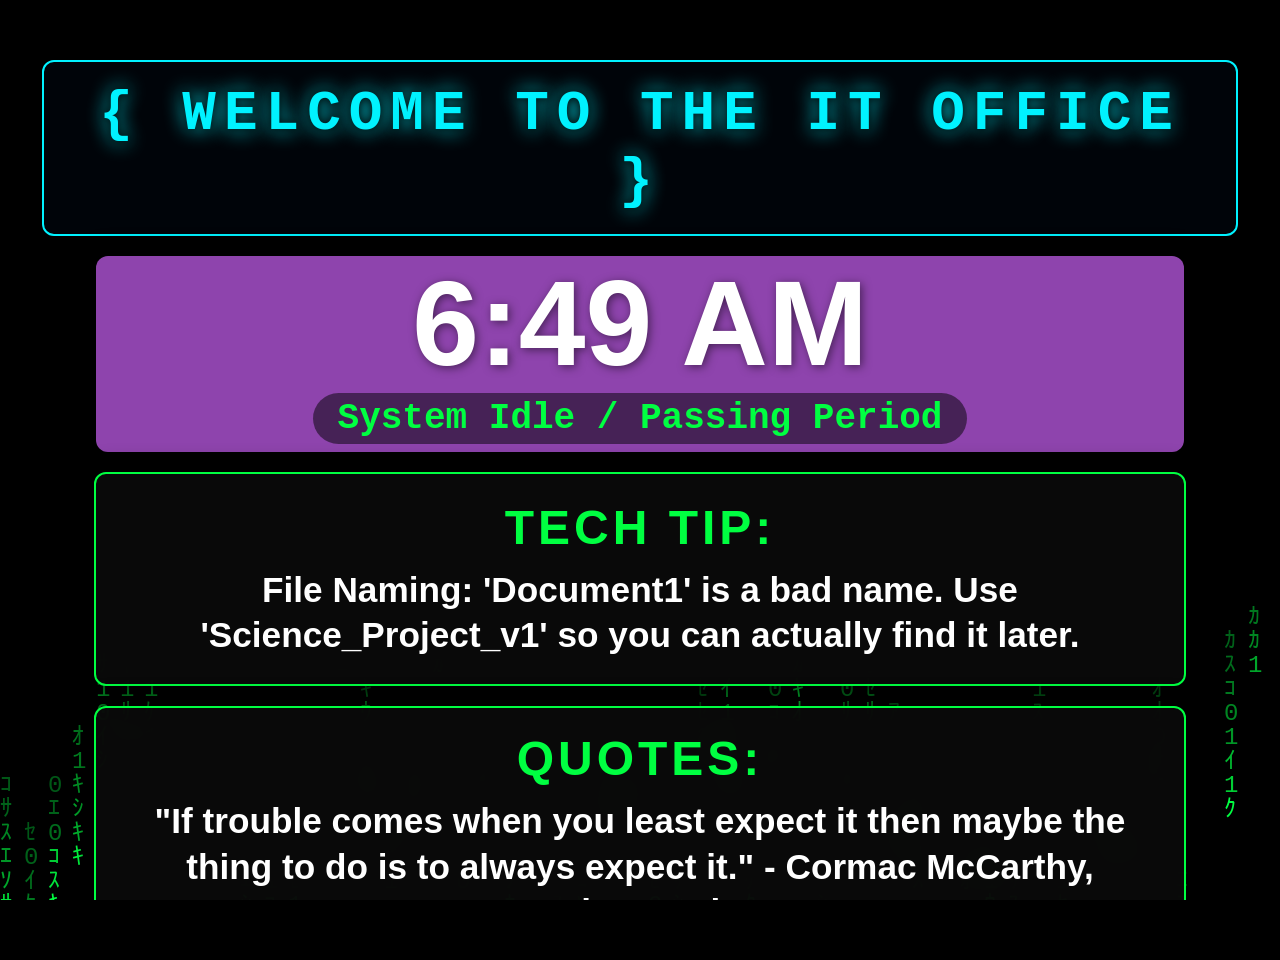
==== 8thGradeDigitalSign.html @ f7b892ef "Updates to sizing of headers" ====
<!DOCTYPE html>
<html lang="en">
<head>
    <meta charset="UTF-8">
    <title>IT Office Digital Signage</title>
    <style>
        :root {
            --bg-color: #000;
            /* Core Theme Variables */
            --matrix-green: #00ff41;
            --header-cyan: #00f2ff;
            --accent-purple: #8e44ad;
            --card-bg: rgba(10, 10, 10, 0.95);
            --text-white: #ffffff;
            /* Handles the smooth crossfade between themes */
            transition: --matrix-green 3s ease, --header-cyan 3s ease, --accent-purple 3s ease;
        }
        /* Fallback transitions for elements */
        .wide-box, .welcome-text, .box-label, #period-info, #clock {
            transition: all 3s ease-in-out;
        }
        body, html {
            margin: 0; padding: 0;
            width: 100vw; height: 100vh;
            overflow: hidden;
            background-color: var(--bg-color);
            font-family: 'Segoe UI', Tahoma, Geneva, Verdana, sans-serif;
            color: var(--text-white);
        }
        #matrix-canvas {
            position: absolute;
            top: 0; left: 0;
            z-index: 0;
        }
        .main-content {
            position: relative;
            display: flex;
            flex-direction: column;
            align-items: center;
            justify-content: flex-start;
            height: 100%;
            z-index: 1;
            gap: 20px;
            padding-top: 60px; 
        }
        .wide-box {
            width: 85%;
            max-width: 1100px;
            background-color: var(--card-bg);
            border: 2px solid var(--matrix-green);
            border-radius: 12px;
            display: flex;
            flex-direction: column;
            justify-content: center;
            align-items: center;
            box-shadow: 0 0 25px rgba(0, 0, 0, 1);
            backdrop-filter: blur(12px);
            text-align: center;
        }
        /* HEADER SECTION */
        .header-box {
            background-color: rgba(0, 5, 10, 0.9);
            border: 2px solid var(--header-cyan);
            min-height: 100px;
            height: auto;
            width: 90%;
            max-width: 1200px;
            padding: 20px;
            animation: pulse-glow 4s infinite ease-in-out;
        }
        .welcome-text {
            font-size: 3.5rem;
            font-weight: 900;
            color: var(--header-cyan);
            text-transform: uppercase;
            letter-spacing: 8px;
            font-family: 'Courier New', Courier, monospace;
            text-shadow: 0 0 10px #000, 0 0 20px var(--header-cyan); 
            margin: 0;
            line-height: 1.2;
        }
        @keyframes pulse-glow {
            0% { border-color: var(--header-cyan); box-shadow: 0 0 5px var(--header-cyan); }
            50% { border-color: #0088ff; box-shadow: 0 0 20px #0088ff; }
            100% { border-color: var(--header-cyan); box-shadow: 0 0 5px var(--header-cyan); }
        }
        /* TIME SECTION */
        .time-box {
            background-color: var(--accent-purple);
            border: none;
            height: 200px;
        }
        #clock {
            font-size: 7.5rem;
            font-weight: 800;
            margin: 0;
            line-height: 1;
            text-shadow: 2px 2px 10px rgba(0,0,0,0.5);
        }
        #period-info {
            font-size: 2.25rem;
            margin-top: 10px;
            font-family: 'Courier New', monospace;
            font-weight: bold;
            background: rgba(0,0,0,0.5);
            padding: 5px 25px;
            border-radius: 30px;
            color: var(--matrix-green);
        }
        /* CONTENT SECTIONS */
        .box-label {
            font-size: 3rem;
            text-transform: uppercase;
            letter-spacing: 4px;
            color: var(--matrix-green);
            margin-bottom: 12px;
            font-weight: 900;
        }
        .content-text {
            font-size: 2.2rem;
            margin: 0;
            padding: 0 50px;
            font-weight: 600;
            line-height: 1.3;
            max-width: 90%;
            transition: opacity 0.6s ease;
        }
        .tech-box, .quote-box {
            height: auto;
            min-height: 160px;
            padding: 25px 0;
        }
        .fade-out { opacity: 0; }
    </style>
</head>
<body>

    <canvas id="matrix-canvas"></canvas>

    <div class="main-content">
        <div class="wide-box header-box">
            <h1 class="welcome-text">{ WELCOME TO THE IT OFFICE }</h1>
        </div>

        <div class="wide-box time-box">
            <div id="clock">00:00 PM</div>
            <div id="period-info">Initializing System...</div>
        </div>

        <div class="wide-box tech-box">
            <div class="box-label">Tech Tip:</div>
            <p id="tech-tip" class="content-text">Scanning for data...</p>
        </div>

        <div class="wide-box quote-box">
            <div class="box-label">Quotes:</div>
            <p id="quote" class="content-text">Loading motivation...</p>
        </div>
    </div>

    <script>
        // --- 1. CONFIGURATION: THEMES & CONTENT ---
        const themes = [
            { name: "Classic Matrix", purple: "#8e44ad", cyan: "#00f2ff", green: "#00ff41" },
            { name: "Deep Sea", purple: "#2980b9", cyan: "#00d4ff", green: "#00a8ff" },
            { name: "Cyber Sunset", purple: "#c0392b", cyan: "#f1c40f", green: "#e67e22" },
            { name: "High Voltage", purple: "#2c3e50", cyan: "#f39c12", green: "#f1c40f" },
            { name: "Emerald Protocol", purple: "#1b5e20", cyan: "#b9f6ca", green: "#00e676" }
        ];
        const tips = [
            // --- PREVENTATIVE CARE (HARDWARE) ---
            "The Pencil Trap: Never leave a pencil on your keyboard. One closure = one cracked screen.",
            "Cable Care: Pull the plug part of the charger, not the cord. Pulling the cord ruins the internal wiring.",
            "Clean Hands: Grease and crumbs are the #1 cause of 'sticky' or failing keys.",
            "No Liquids: Even a closed water bottle is a risk. Keep drinks on the floor, not the desk.",
            "Gentle Closure: You don't need to slam a laptop shut. Close it like a book you care about.",
            "Heat Check: Don't use your laptop on top of a pillow or blanket; it blocks the fans and causes overheating.",
            "Port Safety: If a USB or charger doesn't slide in easily, STOP. Forcing it can lead to further damage.",
            "Screen Protection: Do not grab the screen to move the laptop. Always hold it by the base to avoid putting stress on the hinges/display.",

            // --- GENERAL USAGE & EFFICIENCY ---
            "Desktop Cleanliness: A messy desktop makes your computer work harder to load. Organize your files!",
            "Search Pro: Use quotes in Google (like \"Tulsa History\") to find that exact phrase only.",
            "To Screenshot: Win + Shift + S lets you snip a specific part of the screen, not the whole thing.",
            "Bookmark Bar: Use Ctrl + D to save your most used school sites so you don't have to type them daily.",
            "Mute Shortcut: Most Chromebooks/PCs have a dedicated mute key—learn where it is for emergencies!",

            // --- DIGITAL HYGIENE ---
            "Log Out: Always log out of your computer. Don't let others 'prank' you, which can get you in trouble.",
            "File Naming: 'Document1' is a bad name. Use 'Science_Project_v1' so you can actually find it later.",
            "Sync Check: Make sure your One Drive is syncing before you close your lid, or you might lose work. There should be a blue cloud icon in the taskbar.",
            "Update Now: When you see a system update, do it! It usually contains security fixes to keep you safe. Your computer may also freeze if you ignore updates for too long.",
            "Brightness Balance: Lowering your screen brightness can dramatically increase your battery life during the day.",
            "Cloud Storage: Save everything to your OneDrive, not the 'Downloads' folder. Downloads are not backed up by your OneDrive."
        ];
        const quotes = [
            //Movies Quotes
            "\"Brothers, what we do in life echoes in eternity!\" - Russell Crowe as Maximus in Gladiator",
            "\"May the force be with you!\" - Star Wars",    
            "\"My mama always said, 'Life was like a box of chocolates. You never know what you're gonna get.'\" - Tom Hanks as Forrest Gump",
            "\"Keep your friends close, but your enemies closer.\" - The Godfather Part II",
            "\"A wise man can learn more from his enemies than a fool from his friends.\" - Nassim Nicholas Taleb",
            "\"Do, or do not, there is no try.\" - Yoda, Star Wars", 
            "\"Every man dies, but not every man really lives.\" - William Wallace, Braveheart",
            "\"Don't let anyone ever make you feel like you don't deserve what you want.\" - Heath Ledger in 10 Things I Hate About You",
            "\"Great men are not born great, they grow great.\" - Mario Puzo, The Godfather",
            "\"It's what you do right now that makes a difference.\" - Struecker in Black Hawk Down",
            "\"Just because someone stumbles and loses their path, doesn't mean they're lost forever.\" - Professor X, X-men: Days of Future Past",
            "\"Life is not the amount of breaths you take, it's the moments that take your breath away.\" - Will Smith in Hitch",
            "\"Life moves pretty fast. If you don't stop and look around once in a while, you could miss it.\" - Ferris Bueller's Day Off",
            "\"Nobody is gonna hit as hard as life. But it ain't about how hard you can hit. It's about how hard you can get hit and keep moving forward.\" - Rocky Balboa",
            "\"Our lives are defined by opportunities, even the ones we miss.\" - F. Scott Fitzgerald",
            "\"Sometimes it is the people who no one imagines anything of who do the things that no one can imagine.\" - Alan Turing",
            "\"There should be no boundaries to human endeavor. We are all different. However bad life may seem, there is always something you can do and succeed at.\" - Stephen Hawking",
            "\"To find something, anything, a great truth or a lost pair of glasses, you must first believe that there is some advantage of finding it.\" - Jack Burden in All the King's Men",
            "\"We can't retract the decisions we've made. We can only affect the decisions we're going to make from here.\" - Nick Rice in Law Abiding Citizen",
            "\"Yes, the past can hurt. But you can either run from it, or learn from it.\" - Rafiki in The Lion King",
            "\"When life gets you down, do you wanna know what you've gotta do? Just keep swimming!\" - Dory in Finding Nemo",
            "\"The flower that blooms in adversity is the most rare and beautiful of all.\" - The Emperor in Mulan", 
            "\"Do not be fooled by its appearance. Like so many things, it is not what is outside, but what is inside that counts.\" - Merchant in Aladdin",   
            "\"Having dreams is what makes life tolerable.\" - Pete in Rudy",   
            "\"Real loss is only possible when you love something more than you love yourself.\" - Sean Maguire in Good Will Hunting",
            "\"The more things change, the more they stay the same.\" - Celie in The Color Purple",
             "\"It is not our abilities that show what we truly are… it is our choices.\" - Albus Dumbledore, Harry Potter and the Chamber of Secrets",
            "\"O great computer, the task we have designed you to perform is this. We want you to tell us the answer. -The answer? The answer to what? -Life! -The Universe! -Everything!\" - Douglas Adams, The Hitchhiker's Guide to the Galaxy",
            "\"The world isn't run by weapons anymore, or energy, or money. It’s run by little ones and zeros, little bits of data.\" - Ben Kingsley in Sneakers",
            "\"Won't that be grand? Computers and programs will start thinking, and the people will stop.\" - Jeff Bridges in Tron(1982)",
            "\"If it's in the computer, they believe anything.\" - Gabby Hoffman in Sleepless in Seattle",

            //Books Quotes
            "\"You never know what worse luck your bad luck has saved you from.\" - Cormac McCarthy, No Country for Old Men",
            "\"You think when you wake up in the morning yesterday don't count. But yesterday is all that you have, to decide where to go, what to do.\" - Cormac McCarthy, No Country for Old Men",
            "\"People complain about the bad things that happen to them, but they never stop to think about the good things that happen to them every day.\" - Cormac McCarthy, No Country for Old Men",
            "\"Things happen to you they happen. They dont ask first. They don't require your permission. They just happen. Whether you like it or not, whether you want it or not, whether you are ready for it or not, whether you are prepared for it or not, things just happen.\" - Cormac McCarthy, No Country for Old Men",
            "\"If you don't respect me what must you think of yourself?\" - Cormac McCarthy, No Country for Old Men",
            "\"I I think sometimes people would rather have a bad answer about things, than no answer at all.\" - Cormac McCarthy, No Country for Old Men",
            "\"You always pay too much. Particularly for promises. There aint no such things as a bargain promise.\" - Cormac McCarthy, No Country for Old Men",
            "\"You can be patriotic and still believe that some things cost more than they are worth.\" - Cormac McCarthy, No Country for Old Men",
            "\"There's two kinds of people that don't ask questions. One is too dumb to and the other don't need to.\" - Cormac McCarthy, No Country for Old Men",
            "\"Sometimes you have a little problem and you dont fix it and then all of a sudden it aint a little problem anymore.\" - Cormac McCarthy, No Country for Old Men",
            "\"You forget what you want to remember, and you remember what you want to forget.\" - Cormac McCarthy, The Road",
            "\"Keep a little fire burning; however small, however hidden.\" - Cormac McCarthy, The Road",
            "\"If trouble comes when you least expect it then maybe the thing to do is to always expect it.\" - Cormac McCarthy, The Road",
            "\"If you break little promises, you'll break big ones.\" - Cormac McCarthy, The Road",
            "\"There is no later. This is later.\" - Cormac McCarthy, The Road",
            "\"Just remember that the things you put into your head are there forever, he said. You might want to think about that.\" - Cormac McCarthy, The Road,",
            "\"This is what the good guys do. They keep trying. They don't give up.\" - Cormac McCarthy, The Road",
            "\"Human beings have a remarkable ability to accept the abnormal and make it normal.\" - Andy Weir, Project Hail Mary",
            "\"I penetrated the outer cell membrane with a nanosyringe.\"\"You poked it with a stick?\" \"No!\" I said. \"Well. Yes. But it was a scientific poke with a very scientific stick.\" - Andy Weir, Project Hail Mary",
            "\"Work fast.\" \"Yeah.\" I point at the screen. \"First I have to wait for my computer to wake up.\" \"Hurry.\" \"Okay, I'll wait faster.\" \"Sarcasm.\" - Andy Weir, Project Hail Mary",
            "\"When stupid ideas work, they become genius ideas.\" - Andy Weir, Project Hail Mary",
            "\"I’m smart enough now to know I’m stupid. That’s progress.\" - Andy Weir, Project Hail Mary",
            "\"Got to love computers. They do all the thinking for you so you don’t have to.\" - Andy Weir, Project Hail Mary",
            "\"Maybe it’s just the childish optimist in me, but humanity can be pretty impressive when we put our minds to it.\" - Andy Weir, Project Hail Mary",
            "\"People nowadays…they have no idea how good they have it. The past was unrelenting misery for most people. And the further back in time you go, the worse it was.\" - Andy Weir, Project Hail Mary",
            "\"Because what’s the point of even having a world if you’re not going to pass it on to the next generation?\" - Andy Weir, Project Hail Mary",
            "\"Never let the future disturb you. You will meet it, if you have to, with the same weapons of reason which today arm you against the present.\" - Marcus Aurelius, Meditations",
            "\"It is the power of the mind to be unconquerable.\" - Seneca, The Stoic Philosophy of Seneca: Essays and Letters",
            "\"Until we have begun to go without them, we fail to realize how unnecessary many things are. We've been using them not because we needed them but because we had them.\" - Lucius Annaeus Seneca, Letters from a Stoic",
            "\"The things you think about determine the quality of your mind.\" - Marcus Aurelius, Meditations",
            "\"It is not the man who has too little that is poor, but the one who hankers after more.\" - Lucius Annaeus Seneca, Letters from a Stoic",
            "\"If what you have seems insufficient to you, then though you possess the world, you will yet be miserable.\" - Seneca, Letters from a Stoic",
            "\"And why should we feel anger at the world? As if the world would notice.\" - Marcus Aurelius, Meditations",
            "\"Life isn't about waiting for the storm to pass, it's about learning to dance in the rain.\" - Seneca",
        ];
        const schedule = [
            { name: "1st hour", start: [7,32], end: [8,31] },
            { name: "2nd hour", start: [8,35], end: [9,33] },
            { name: "3rd hour", start: [9,37], end: [10,35] },
            { name: "4th hour", start: [10,39], end: [12,15] },
            { name: "5th hour", start: [12,19], end: [13,17] },
            { name: "6th hour", start: [13,21], end: [14,19] }
        ];

        // --- 2. LOGIC ENGINE ---
        let currentThemeIndex = 0;

        function cycleTheme() {
            currentThemeIndex = (currentThemeIndex + 1) % themes.length;
            const theme = themes[currentThemeIndex];
            document.documentElement.style.setProperty('--accent-purple', theme.purple);
            document.documentElement.style.setProperty('--header-cyan', theme.cyan);
            document.documentElement.style.setProperty('--matrix-green', theme.green);
        }

        window.onload = function() {
            const canvas = document.getElementById('matrix-canvas');
            const ctx = canvas.getContext('2d');

            function resize() {
                canvas.width = window.innerWidth;
                canvas.height = window.innerHeight;
            }
            resize();
            window.onresize = resize;

            const chars = "01010101ｱｲｳｴｵｶｷｸｹｺｻｼｽｾｿ";
            // --- TV OPTIMIZED MATRIX ENGINE ---
        const fontSize = 24; // Larger font = fewer columns to calculate
        const columns = Math.floor(canvas.width / fontSize);
        const drops = Array(columns).fill(1);

        function drawMatrix() {
            // Lower opacity trailing effect saves GPU memory
            ctx.fillStyle = "rgba(0, 0, 0, 0.1)"; 
            ctx.fillRect(0, 0, canvas.width, canvas.height);
            
            ctx.fillStyle = getComputedStyle(document.documentElement).getPropertyValue('--matrix-green');
            ctx.font = fontSize + "px monospace";
            
            for (let i = 0; i < drops.length; i++) {
                // Skip 50% of columns randomly to reduce CPU load
                if (Math.random() > 0.5) {
                    const text = chars.charAt(Math.floor(Math.random() * chars.length));
                    ctx.fillText(text, i * fontSize, drops[i] * fontSize);
                    
                    if (drops[i] * fontSize > canvas.height && Math.random() > 0.975) {
                        drops[i] = 0;
                    }
                    drops[i]++;
                }
            }
        }

        // Smoother animation loop for weak TV processors
        function animate() {
            setTimeout(() => {
                requestAnimationFrame(animate);
                drawMatrix();
            }, 60); // 60ms delay = ~16fps (Much easier for a TV to handle than 30+fps)
        }
        
        animate(); // Call the new animation loop instead of setInterval

            function updateClock() {
                const now = new Date();
                let h = now.getHours();
                const m = now.getMinutes();
                const ampm = h >= 12 ? 'PM' : 'AM';
                document.getElementById('clock').textContent = `${h % 12 || 12}:${String(m).padStart(2,'0')} ${ampm}`;

                const totalSecs = (h * 3600) + (m * 60) + now.getSeconds();
                let status = "System Idle / Passing Period";
                
                for (let p of schedule) {
                    const sTime = (p.start[0] * 3600) + (p.start[1] * 60);
                    const eTime = (p.end[0] * 3600) + (p.end[1] * 60) + 59;
                    if (totalSecs >= sTime && totalSecs <= eTime) {
                        const diff = eTime - totalSecs;
                        status = `${p.name} | ${Math.floor(diff/60)}m ${diff%60}s left`;
                        break;
                    }
                }
                document.getElementById('period-info').textContent = status;
            }

            function cycleContent(elementId, list) {
                const el = document.getElementById(elementId);
                el.classList.add('fade-out');
                setTimeout(() => {
                    el.textContent = list[Math.floor(Math.random() * list.length)];
                    el.classList.remove('fade-out');
                }, 600);
            }

            // --- 3. SET INTERVALS ---
            setInterval(drawMatrix, 35);
            setInterval(updateClock, 1000);
            setInterval(cycleTheme, 120000); // 2 Minute Theme Cycle
            setInterval(() => cycleContent('tech-tip', tips), 600000); // 10 Min Tip Cycle
            setInterval(() => cycleContent('quote', quotes), 600000); // 10 Min Quote Cycle

            // Initial Load
            updateClock();
            cycleContent('tech-tip', tips);
            cycleContent('quote', quotes);
        };
    </script>
</body>
</html>
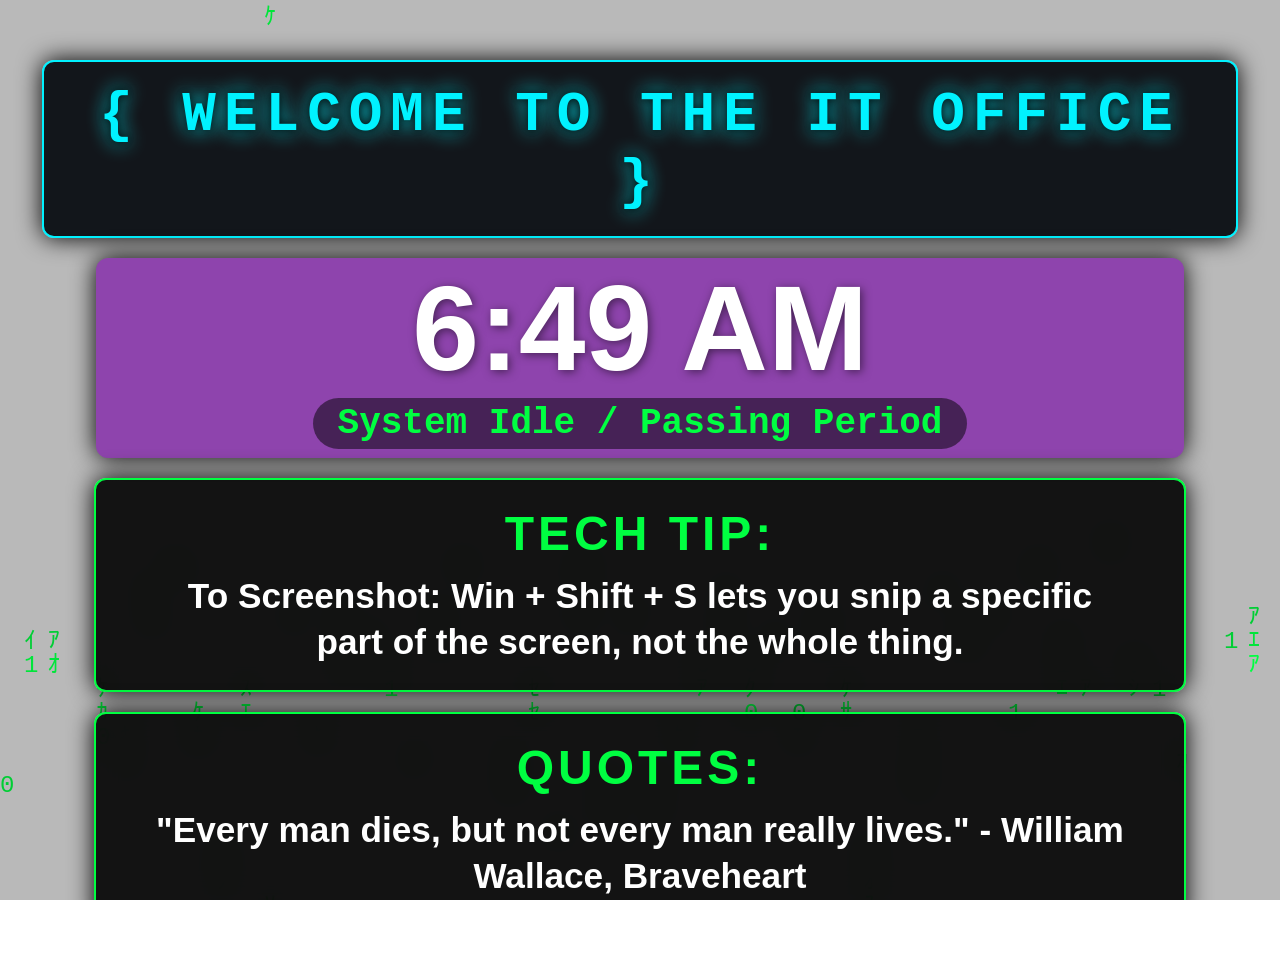
==== commit bd4b0ea6: "updates to themes" ====
--- a/8thGradeDigitalSign.html
+++ b/8thGradeDigitalSign.html
@@ -5,17 +5,16 @@
     <title>IT Office Digital Signage</title>
     <style>
         :root {
+            /default theme
             --bg-color: #000;
-            /* Core Theme Variables */
             --matrix-green: #00ff41;
             --header-cyan: #00f2ff;
             --accent-purple: #8e44ad;
             --card-bg: rgba(10, 10, 10, 0.95);
             --text-white: #ffffff;
-            /* Handles the smooth crossfade between themes */
+            /*transition for theme changes*/
             transition: --matrix-green 3s ease, --header-cyan 3s ease, --accent-purple 3s ease;
         }
-        /* Fallback transitions for elements */
         .wide-box, .welcome-text, .box-label, #period-info, #clock {
             transition: all 3s ease-in-out;
         }
@@ -57,7 +56,6 @@
             backdrop-filter: blur(12px);
             text-align: center;
         }
-        /* HEADER SECTION */
         .header-box {
             background-color: rgba(0, 5, 10, 0.9);
             border: 2px solid var(--header-cyan);
@@ -84,7 +82,6 @@
             50% { border-color: #0088ff; box-shadow: 0 0 20px #0088ff; }
             100% { border-color: var(--header-cyan); box-shadow: 0 0 5px var(--header-cyan); }
         }
-        /* TIME SECTION */
         .time-box {
             background-color: var(--accent-purple);
             border: none;
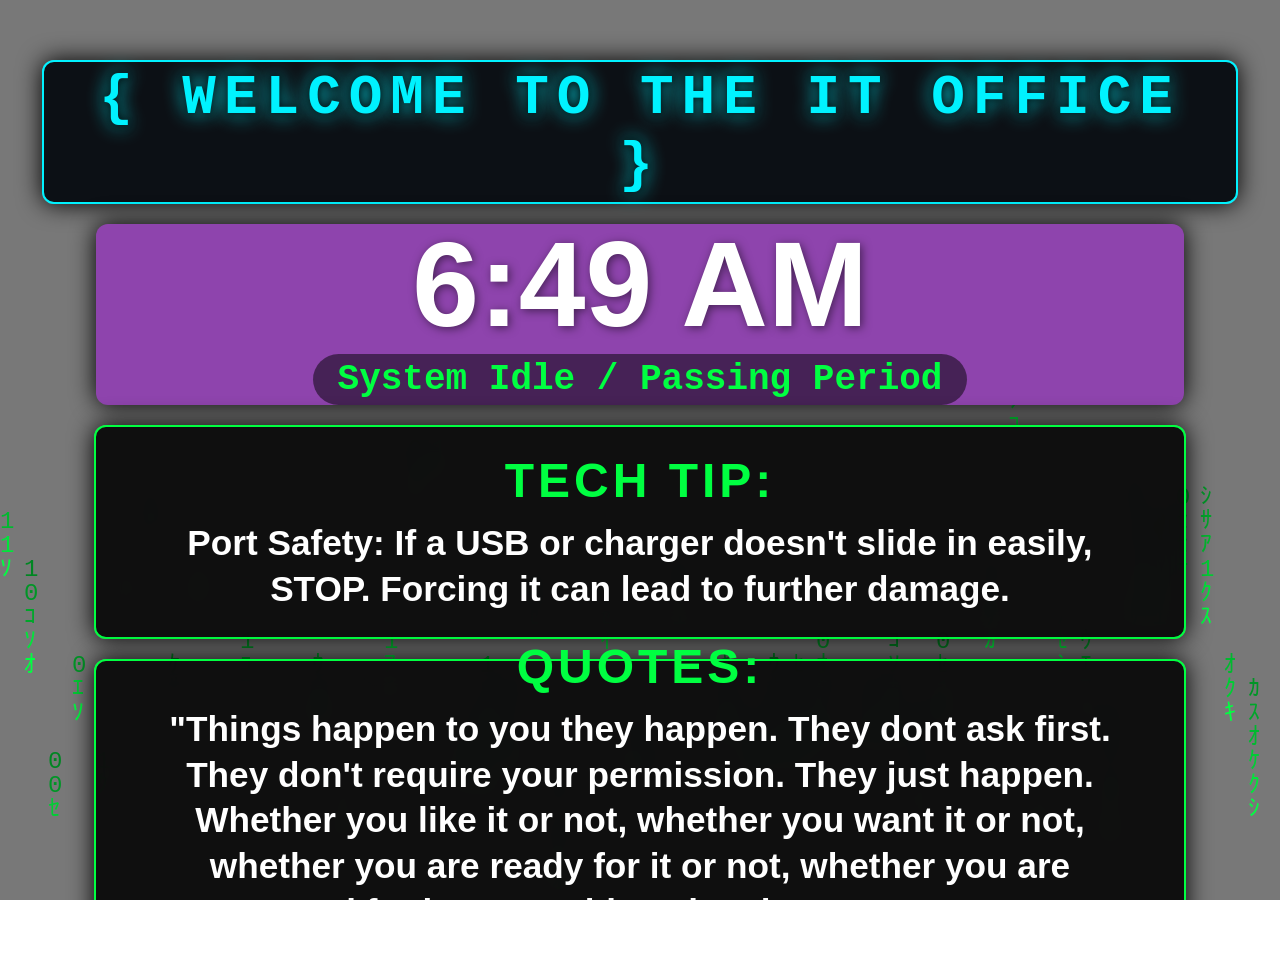
==== commit 1479fbd7: "changed cycle time to 1 min per" ====
--- a/8thGradeDigitalSign.html
+++ b/8thGradeDigitalSign.html
@@ -364,8 +364,8 @@
             setInterval(drawMatrix, 35);
             setInterval(updateClock, 1000);
             setInterval(cycleTheme, 120000); // 2 Minute Theme Cycle
-            setInterval(() => cycleContent('tech-tip', tips), 600000); // 10 Min Tip Cycle
-            setInterval(() => cycleContent('quote', quotes), 600000); // 10 Min Quote Cycle
+            setInterval(() => cycleContent('tech-tip', tips), 60000); // 1 Min Tip Cycle
+            setInterval(() => cycleContent('quote', quotes), 60000); // 1 Min Quote Cycle
 
             // Initial Load
             updateClock();
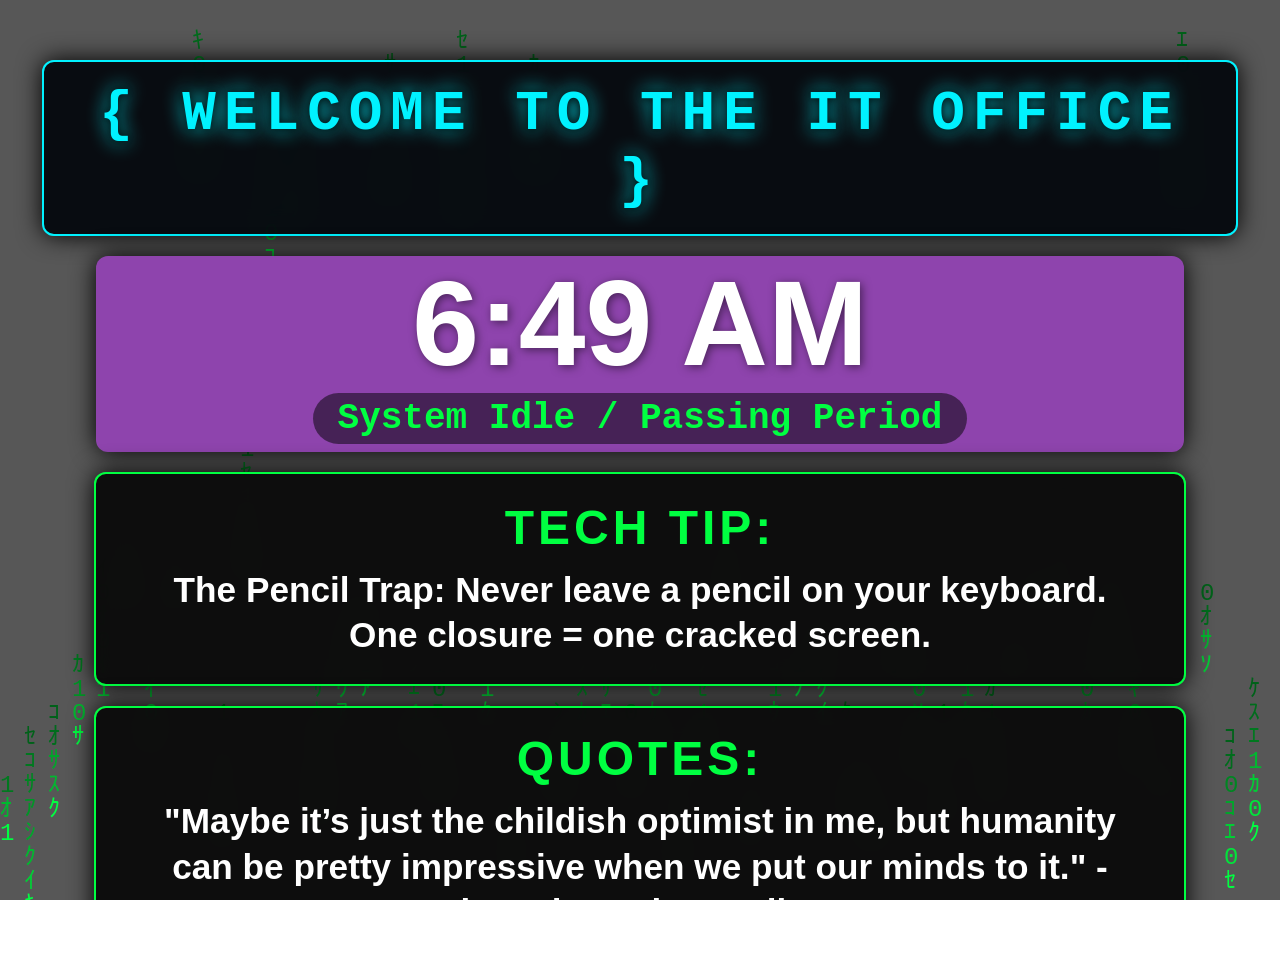
==== commit 2f3cd0fb: "adjust frame drawing" ====
--- a/8thGradeDigitalSign.html
+++ b/8thGradeDigitalSign.html
@@ -318,27 +318,21 @@
                 }
             }
         }
-
-        // Smoother animation loop for weak TV processors
         function animate() {
             setTimeout(() => {
                 requestAnimationFrame(animate);
                 drawMatrix();
-            }, 60); // 60ms delay = ~16fps (Much easier for a TV to handle than 30+fps)
-        }
-        
+            }, 100); // delay for tv to handle it better
+        }
         animate(); // Call the new animation loop instead of setInterval
-
             function updateClock() {
                 const now = new Date();
                 let h = now.getHours();
                 const m = now.getMinutes();
                 const ampm = h >= 12 ? 'PM' : 'AM';
                 document.getElementById('clock').textContent = `${h % 12 || 12}:${String(m).padStart(2,'0')} ${ampm}`;
-
                 const totalSecs = (h * 3600) + (m * 60) + now.getSeconds();
                 let status = "System Idle / Passing Period";
-                
                 for (let p of schedule) {
                     const sTime = (p.start[0] * 3600) + (p.start[1] * 60);
                     const eTime = (p.end[0] * 3600) + (p.end[1] * 60) + 59;
@@ -350,7 +344,6 @@
                 }
                 document.getElementById('period-info').textContent = status;
             }
-
             function cycleContent(elementId, list) {
                 const el = document.getElementById(elementId);
                 el.classList.add('fade-out');
@@ -359,15 +352,12 @@
                     el.classList.remove('fade-out');
                 }, 600);
             }
-
             // --- 3. SET INTERVALS ---
             setInterval(drawMatrix, 35);
             setInterval(updateClock, 1000);
-            setInterval(cycleTheme, 120000); // 2 Minute Theme Cycle
+            setInterval(cycleTheme, 120000); // 2 Minute between color change
             setInterval(() => cycleContent('tech-tip', tips), 60000); // 1 Min Tip Cycle
             setInterval(() => cycleContent('quote', quotes), 60000); // 1 Min Quote Cycle
-
-            // Initial Load
             updateClock();
             cycleContent('tech-tip', tips);
             cycleContent('quote', quotes);
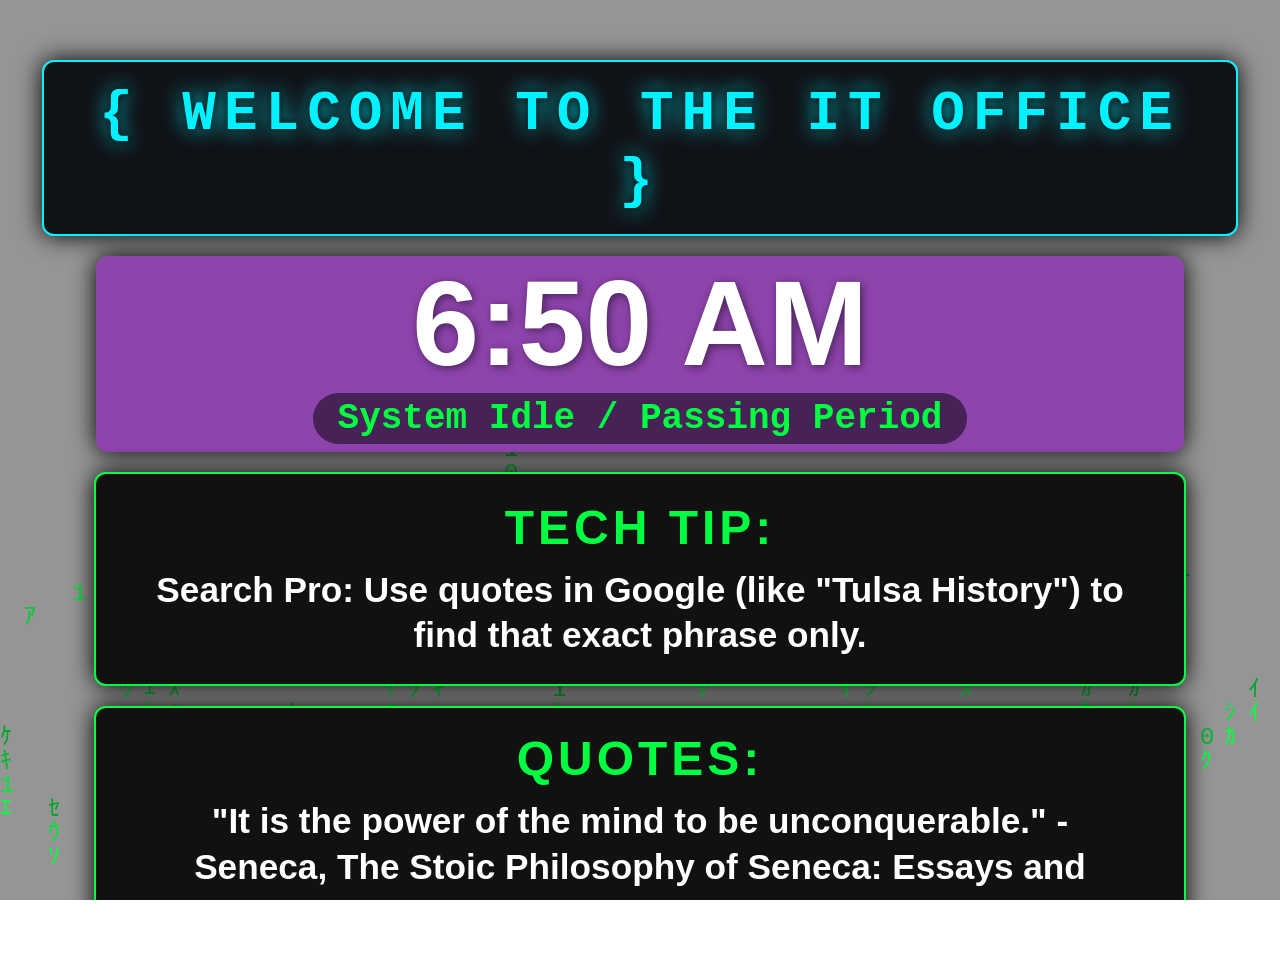
==== commit b90175c0: "cleanerd up clde" ====
--- a/8thGradeDigitalSign.html
+++ b/8thGradeDigitalSign.html
@@ -292,21 +292,17 @@
             window.onresize = resize;
 
             const chars = "01010101ｱｲｳｴｵｶｷｸｹｺｻｼｽｾｿ";
-            // --- TV OPTIMIZED MATRIX ENGINE ---
-        const fontSize = 24; // Larger font = fewer columns to calculate
+        const fontSize = 24; //forntzize of the matrix characters
         const columns = Math.floor(canvas.width / fontSize);
         const drops = Array(columns).fill(1);
 
         function drawMatrix() {
-            // Lower opacity trailing effect saves GPU memory
+            // Lower opacity trailing effect 
             ctx.fillStyle = "rgba(0, 0, 0, 0.1)"; 
-            ctx.fillRect(0, 0, canvas.width, canvas.height);
-            
+            ctx.fillRect(0, 0, canvas.width, canvas.height);   
             ctx.fillStyle = getComputedStyle(document.documentElement).getPropertyValue('--matrix-green');
             ctx.font = fontSize + "px monospace";
-            
             for (let i = 0; i < drops.length; i++) {
-                // Skip 50% of columns randomly to reduce CPU load
                 if (Math.random() > 0.5) {
                     const text = chars.charAt(Math.floor(Math.random() * chars.length));
                     ctx.fillText(text, i * fontSize, drops[i] * fontSize);
@@ -324,7 +320,7 @@
                 drawMatrix();
             }, 100); // delay for tv to handle it better
         }
-        animate(); // Call the new animation loop instead of setInterval
+        animate(); 
             function updateClock() {
                 const now = new Date();
                 let h = now.getHours();
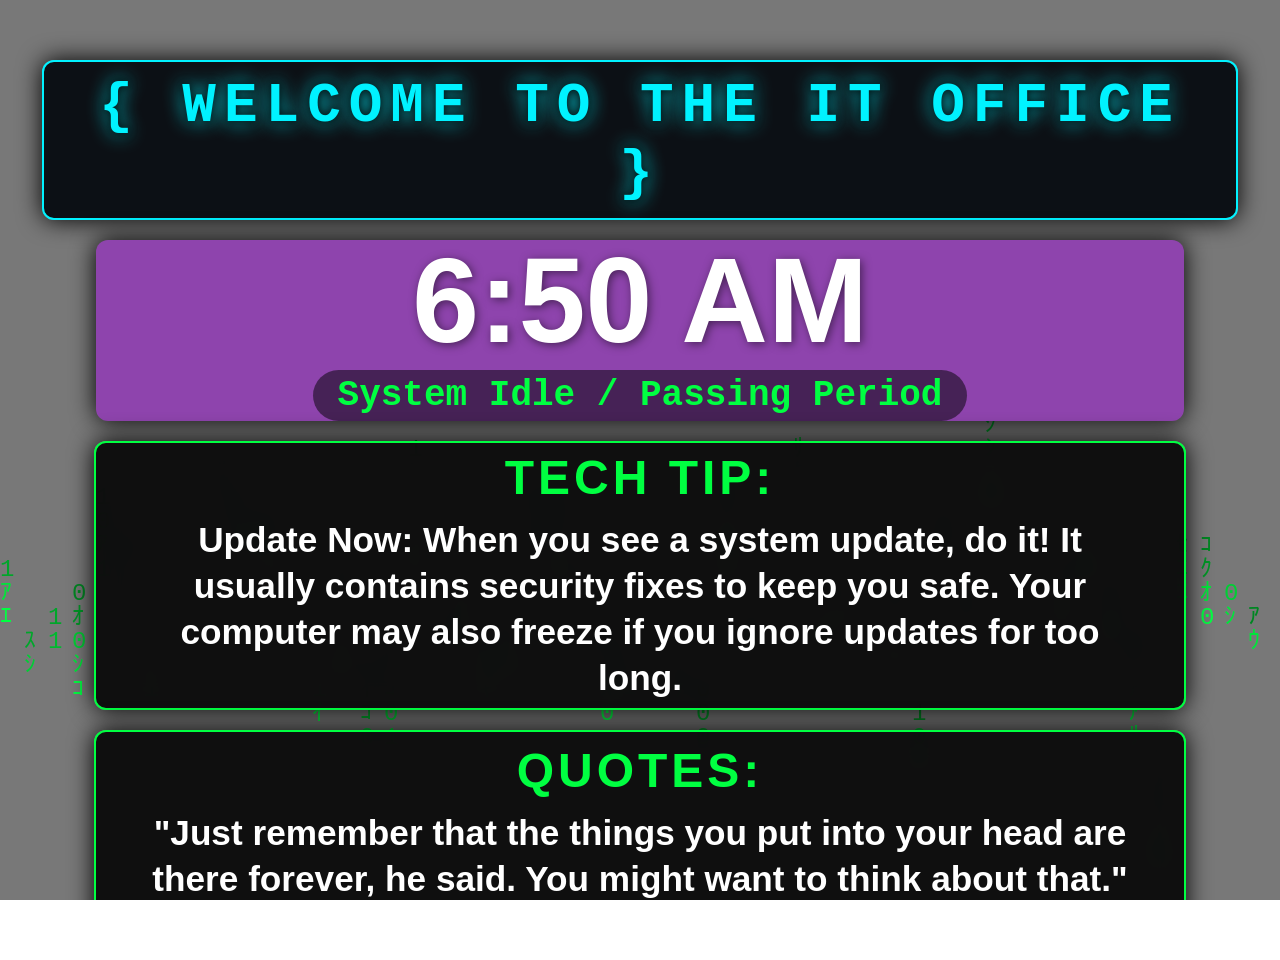
==== commit d240bbe2: "added more themes" ====
--- a/8thGradeDigitalSign.html
+++ b/8thGradeDigitalSign.html
@@ -156,16 +156,23 @@
     </div>
 
     <script>
-        // --- 1. CONFIGURATION: THEMES & CONTENT ---
         const themes = [
             { name: "Classic Matrix", purple: "#8e44ad", cyan: "#00f2ff", green: "#00ff41" },
             { name: "Deep Sea", purple: "#2980b9", cyan: "#00d4ff", green: "#00a8ff" },
             { name: "Cyber Sunset", purple: "#c0392b", cyan: "#f1c40f", green: "#e67e22" },
             { name: "High Voltage", purple: "#2c3e50", cyan: "#f39c12", green: "#f1c40f" },
-            { name: "Emerald Protocol", purple: "#1b5e20", cyan: "#b9f6ca", green: "#00e676" }
+            { name: "Emerald Protocol", purple: "#1b5e20", cyan: "#b9f6ca", green: "#00e676" },
+            { name: "Classic Matrix", purple: "#8e44ad", cyan: "#00f2ff", green: "#00ff41" },
+            { name: "Cyberpunk", purple: "#ff00ff", cyan: "#ffee00", green: "#00ffcc" },
+            { name: "Wasteland", purple: "#ff8000", cyan: "#ffb000", green: "#ffcc00" },
+            { name: "System Alert", purple: "#7f0000", cyan: "#ff0000", green: "#ff4d4d" },
+            { name: "Biohazard", purple: "#1a3a08", cyan: "#ccff00", green: "#39ff14" },
+            { name: "Cloud Core", purple: "#001f3f", cyan: "#7fdbff", green: "#01ff70" },
+            { name: "Retro Wave", purple: "#4a00e0", cyan: "#ff0099", green: "#00d2ff" },
+            { name: "Magma Link", purple: "#4b0000", cyan: "#ff4500", green: "#ff8c00" }
         ];
         const tips = [
-            // --- PREVENTATIVE CARE (HARDWARE) ---
+            // Preventative Care
             "The Pencil Trap: Never leave a pencil on your keyboard. One closure = one cracked screen.",
             "Cable Care: Pull the plug part of the charger, not the cord. Pulling the cord ruins the internal wiring.",
             "Clean Hands: Grease and crumbs are the #1 cause of 'sticky' or failing keys.",
@@ -175,14 +182,14 @@
             "Port Safety: If a USB or charger doesn't slide in easily, STOP. Forcing it can lead to further damage.",
             "Screen Protection: Do not grab the screen to move the laptop. Always hold it by the base to avoid putting stress on the hinges/display.",
 
-            // --- GENERAL USAGE & EFFICIENCY ---
+            // Usage tips
             "Desktop Cleanliness: A messy desktop makes your computer work harder to load. Organize your files!",
             "Search Pro: Use quotes in Google (like \"Tulsa History\") to find that exact phrase only.",
             "To Screenshot: Win + Shift + S lets you snip a specific part of the screen, not the whole thing.",
             "Bookmark Bar: Use Ctrl + D to save your most used school sites so you don't have to type them daily.",
             "Mute Shortcut: Most Chromebooks/PCs have a dedicated mute key—learn where it is for emergencies!",
 
-            // --- DIGITAL HYGIENE ---
+            // General Cleanup 
             "Log Out: Always log out of your computer. Don't let others 'prank' you, which can get you in trouble.",
             "File Naming: 'Document1' is a bad name. Use 'Science_Project_v1' so you can actually find it later.",
             "Sync Check: Make sure your One Drive is syncing before you close your lid, or you might lose work. There should be a blue cloud icon in the taskbar.",
@@ -268,10 +275,7 @@
             { name: "5th hour", start: [12,19], end: [13,17] },
             { name: "6th hour", start: [13,21], end: [14,19] }
         ];
-
-        // --- 2. LOGIC ENGINE ---
         let currentThemeIndex = 0;
-
         function cycleTheme() {
             currentThemeIndex = (currentThemeIndex + 1) % themes.length;
             const theme = themes[currentThemeIndex];
@@ -279,18 +283,15 @@
             document.documentElement.style.setProperty('--header-cyan', theme.cyan);
             document.documentElement.style.setProperty('--matrix-green', theme.green);
         }
-
         window.onload = function() {
             const canvas = document.getElementById('matrix-canvas');
             const ctx = canvas.getContext('2d');
-
             function resize() {
                 canvas.width = window.innerWidth;
                 canvas.height = window.innerHeight;
             }
             resize();
             window.onresize = resize;
-
             const chars = "01010101ｱｲｳｴｵｶｷｸｹｺｻｼｽｾｿ";
         const fontSize = 24; //forntzize of the matrix characters
         const columns = Math.floor(canvas.width / fontSize);
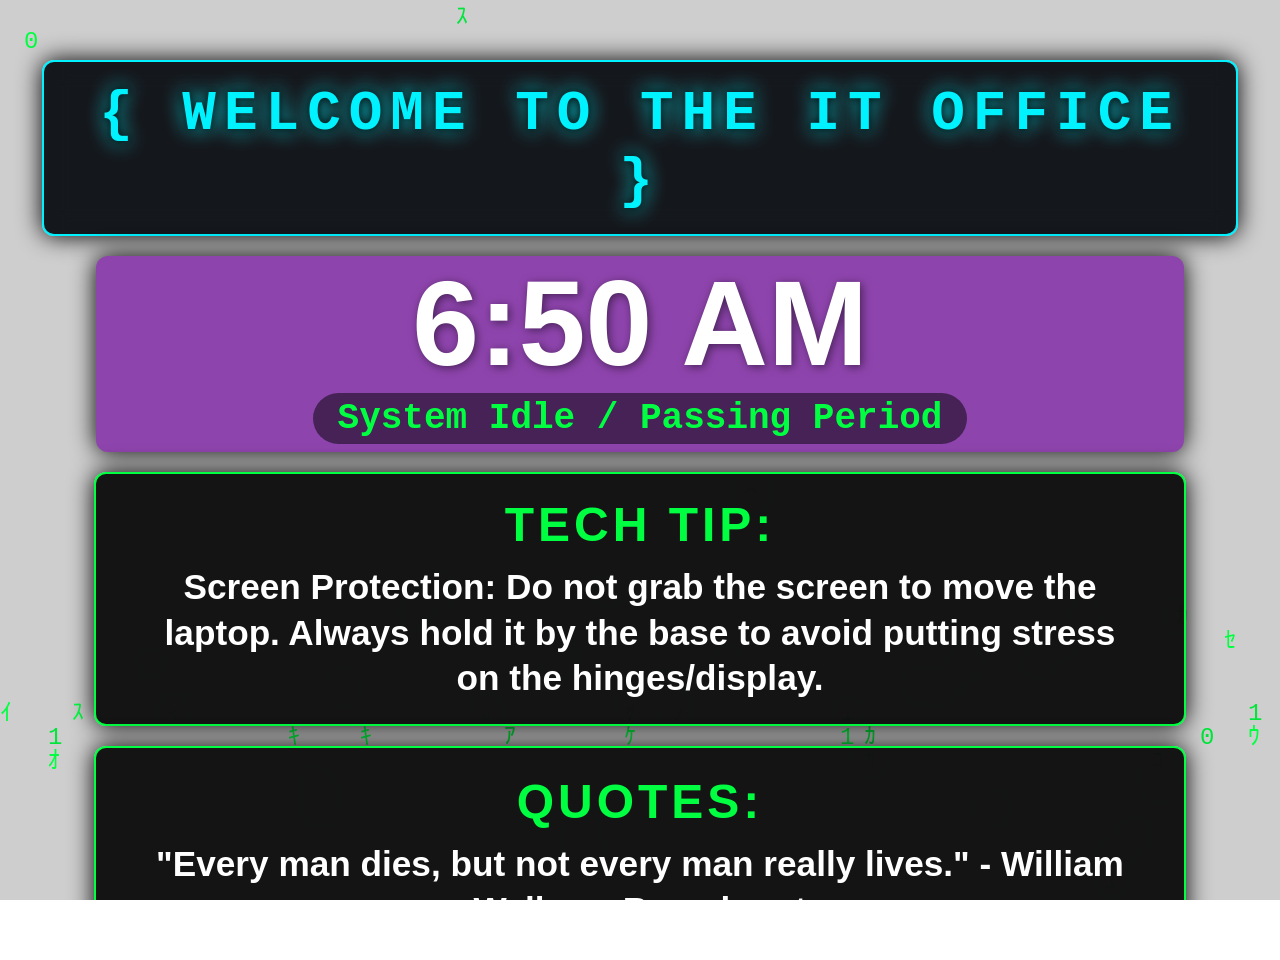
==== commit c9d978ae: "clean up spaces" ====
--- a/8thGradeDigitalSign.html
+++ b/8thGradeDigitalSign.html
@@ -131,30 +131,24 @@
     </style>
 </head>
 <body>
-
     <canvas id="matrix-canvas"></canvas>
-
     <div class="main-content">
         <div class="wide-box header-box">
             <h1 class="welcome-text">{ WELCOME TO THE IT OFFICE }</h1>
         </div>
-
         <div class="wide-box time-box">
             <div id="clock">00:00 PM</div>
             <div id="period-info">Initializing System...</div>
         </div>
-
         <div class="wide-box tech-box">
             <div class="box-label">Tech Tip:</div>
             <p id="tech-tip" class="content-text">Scanning for data...</p>
         </div>
-
         <div class="wide-box quote-box">
             <div class="box-label">Quotes:</div>
             <p id="quote" class="content-text">Loading motivation...</p>
         </div>
     </div>
-
     <script>
         const themes = [
             { name: "Classic Matrix", purple: "#8e44ad", cyan: "#00f2ff", green: "#00ff41" },
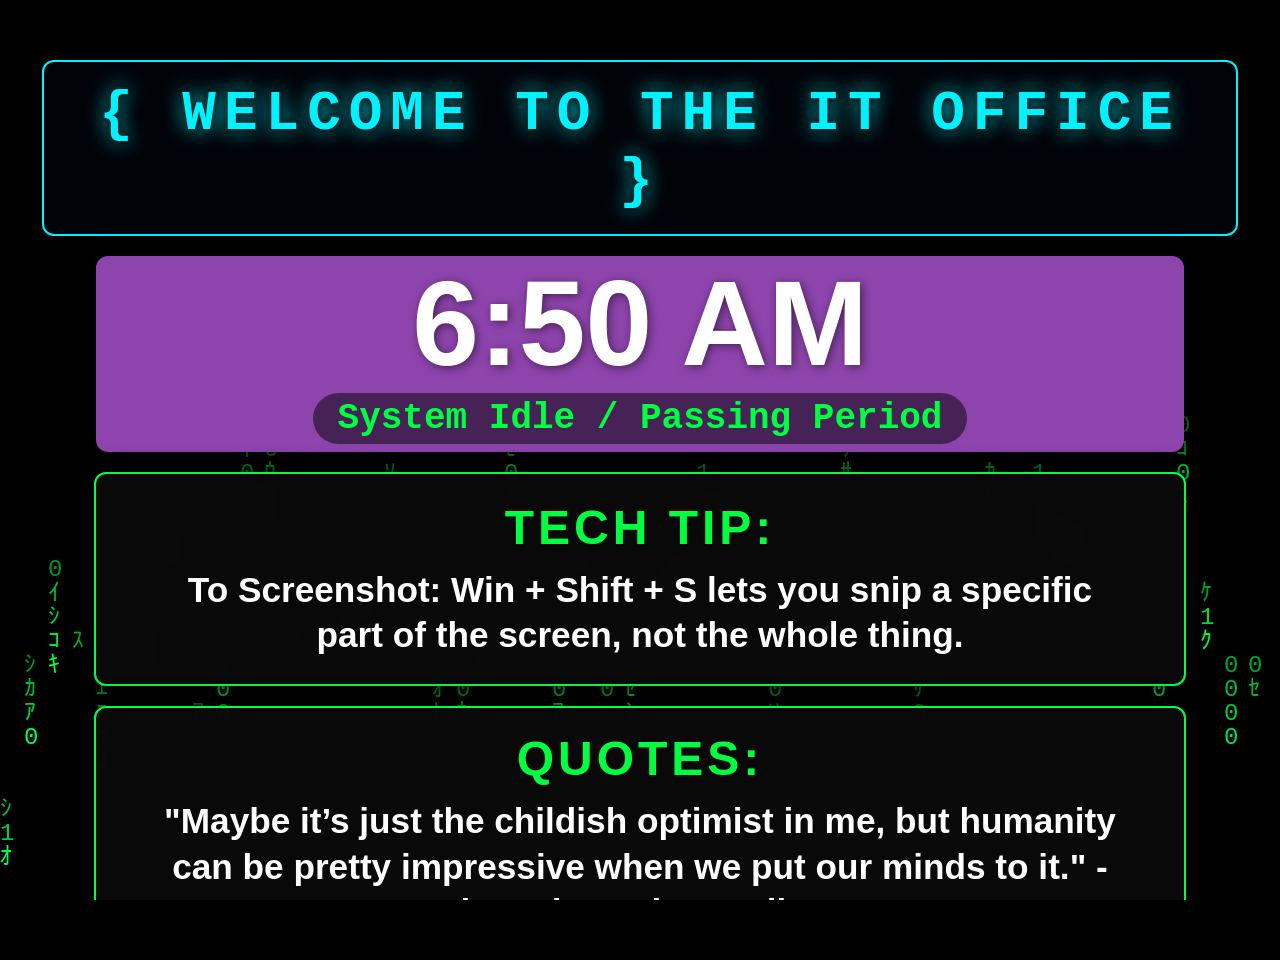
==== commit 71ba5645: "error on top" ====
--- a/8thGradeDigitalSign.html
+++ b/8thGradeDigitalSign.html
@@ -5,7 +5,7 @@
     <title>IT Office Digital Signage</title>
     <style>
         :root {
-            /default theme
+            /* default theme */
             --bg-color: #000;
             --matrix-green: #00ff41;
             --header-cyan: #00f2ff;
